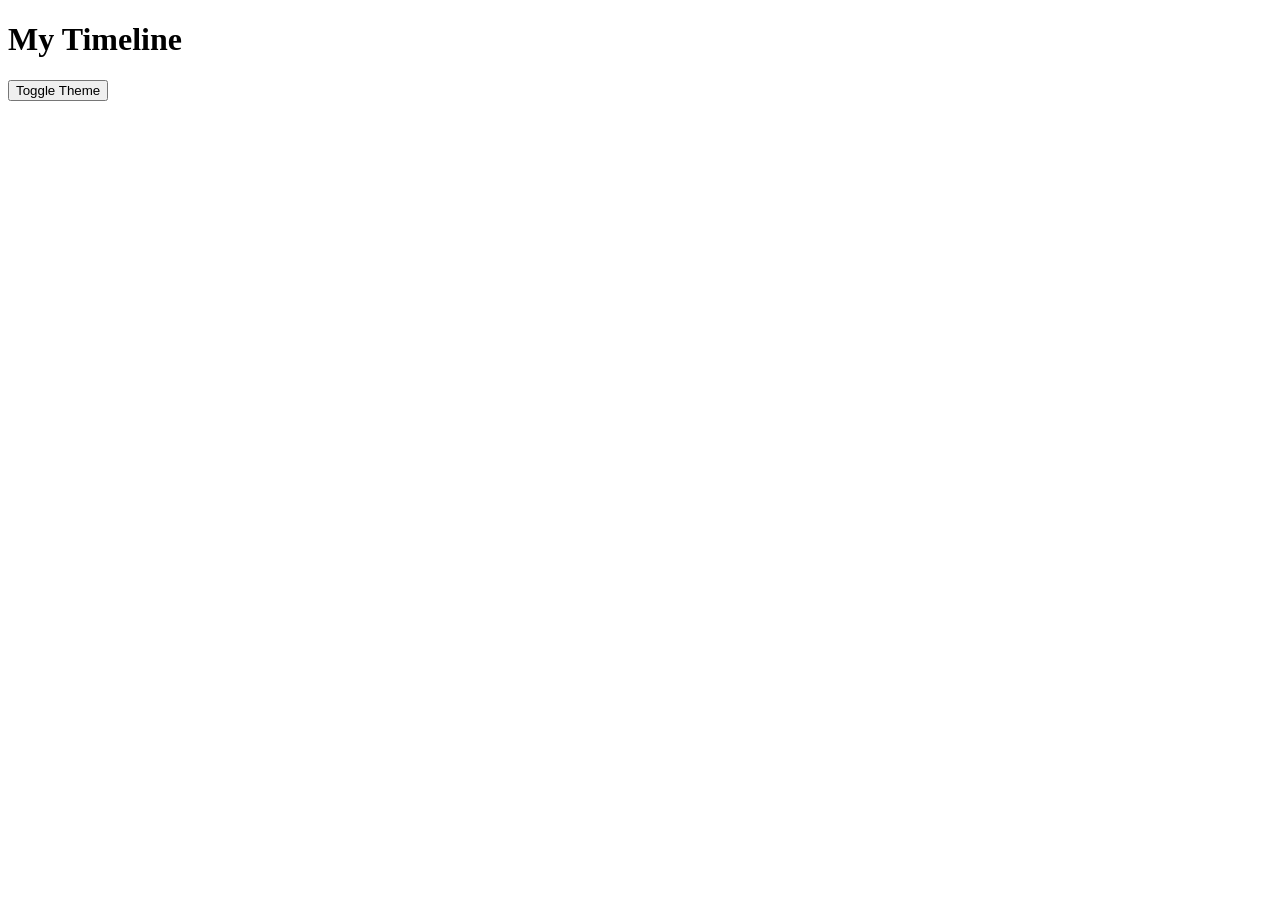
==== index.html @ d9a52652 "Create index.html" ====
<!DOCTYPE html>
<html lang="en">
<head>
  <meta charset="UTF-8" />
  <meta name="viewport" content="width=device-width, initial-scale=1.0"/>
  <title>Timeline App</title>
</head>
<body>

  <header>
    <h1>My Timeline</h1>
    <button id="theme-toggle">Toggle Theme</button>
  </header>

  <nav>
    <!-- Filters or controls will go here later -->
  </nav>

  <main>
    <section id="timeline">
      <!-- Event markers will be inserted here -->
    </section>
  </main>

  <div id="modal">
    <!-- Modal content will appear here -->
  </div>

</body>
</html>
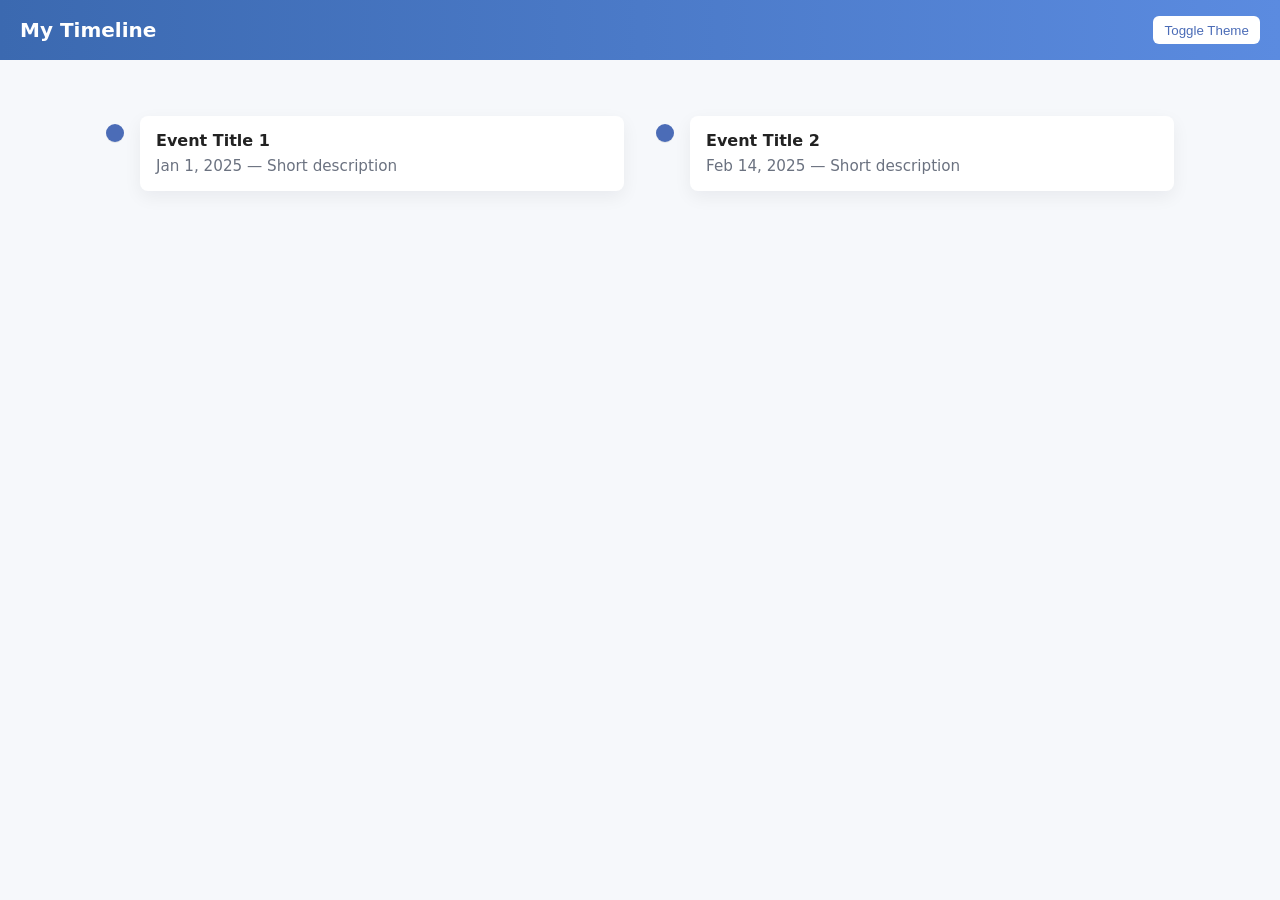
==== commit c0716d10: "add placeholder timeline items" ====
--- a/index.html
+++ b/index.html
@@ -4,6 +4,7 @@
   <meta charset="UTF-8" />
   <meta name="viewport" content="width=device-width, initial-scale=1.0"/>
   <title>Timeline App</title>
+  <link rel="stylesheet" href="styles.css">
 </head>
 <body>
 
@@ -18,6 +19,21 @@
 
   <main>
     <section id="timeline">
+      <article class="timeline-item">
+  <div class="event" aria-hidden="true"></div>
+  <div class="content">
+    <h3>Event Title 1</h3>
+    <p>Jan 1, 2025 — Short description</p>
+  </div>
+</article>
+
+<article class="timeline-item">
+  <div class="event" aria-hidden="true"></div>
+  <div class="content">
+    <h3>Event Title 2</h3>
+    <p>Feb 14, 2025 — Short description</p>
+  </div>
+</article>
       <!-- Event markers will be inserted here -->
     </section>
   </main>
--- a/styles.css
+++ b/styles.css
@@ -0,0 +1,98 @@
+:root{
+  --bg: #f6f8fb;
+  --card: #ffffff;
+  --primary: #4b6cb7;
+  --muted: #6b7280;
+  --gap: 1.25rem;
+}
+
+/* Reset & base */
+*{box-sizing:border-box;margin:0;padding:0}
+body{
+  font-family: Inter, system-ui, Arial, sans-serif;
+  background:var(--bg);
+  color:#222;
+  line-height:1.4;
+  padding-bottom:3rem;
+}
+
+/* Header */
+header{
+  background: linear-gradient(90deg,#3b69b0,#5b8be0);
+  color:#fff;
+  padding:1rem 1.25rem;
+  display:flex;
+  justify-content:space-between;
+  align-items:center;
+}
+header h1{font-size:1.25rem;margin:0}
+#theme-toggle{
+  background:#fff;border:none;padding:.4rem .7rem;border-radius:6px;color:var(--primary);cursor:pointer;
+}
+
+/* Nav placeholder */
+nav{padding:.75rem 1rem;background:transparent;color:var(--muted);text-align:center}
+
+/* Timeline container */
+#timeline{
+  padding:2rem 1rem;
+  display:flex;
+  flex-direction:column;
+  gap:var(--gap);
+  align-items:center;
+  max-width:1100px;
+  margin:0 auto;
+}
+
+/* Each item */
+.timeline-item{
+  display:flex;
+  gap:1rem;
+  align-items:flex-start;
+  width:100%;
+  max-width:900px;
+}
+
+/* Marker (dot) */
+.event{
+  width:18px;height:18px;border-radius:50%;
+  background:var(--primary);
+  flex:0 0 18px;
+  margin-top:8px;
+  box-shadow:0 1px 0 rgba(0,0,0,.08);
+}
+
+/* Content card */
+.content{
+  background:var(--card);
+  padding:.85rem 1rem;
+  border-radius:8px;
+  box-shadow:0 6px 18px rgba(20,20,30,.06);
+  flex:1 1 auto;
+}
+.content h3{font-size:1rem;margin-bottom:.25rem}
+.content p{color:var(--muted);font-size:.95rem;margin:0}
+
+/* Modal base (hidden by default) */
+#modal{display:none;position:fixed;inset:0;align-items:center;justify-content:center;background:rgba(0,0,0,.5);z-index:60}
+#modal .dialog{background:#fff;padding:1rem;border-radius:8px;max-width:700px;width:92%}
+
+/* ===== Responsive breakpoints ===== */
+
+/* Mobile: <768px (vertical stack) */
+@media (max-width:767px){
+  header h1{font-size:1.05rem}
+  .timeline-item{padding:0 .5rem}
+}
+
+/* Tablet: 768–1023px — wrap into two columns */
+@media (min-width:768px) and (max-width:1023px){
+  #timeline{flex-direction:row;flex-wrap:wrap;gap:1.25rem;justify-content:center}
+  .timeline-item{width:48%;max-width:460px}
+}
+
+/* Desktop: ≥1024px — grid layout */
+@media (min-width:1024px){
+  #timeline{display:grid;grid-template-columns:repeat(2,1fr);gap:1.5rem 2rem}
+  .timeline-item{width:100%;max-width:none}
+}
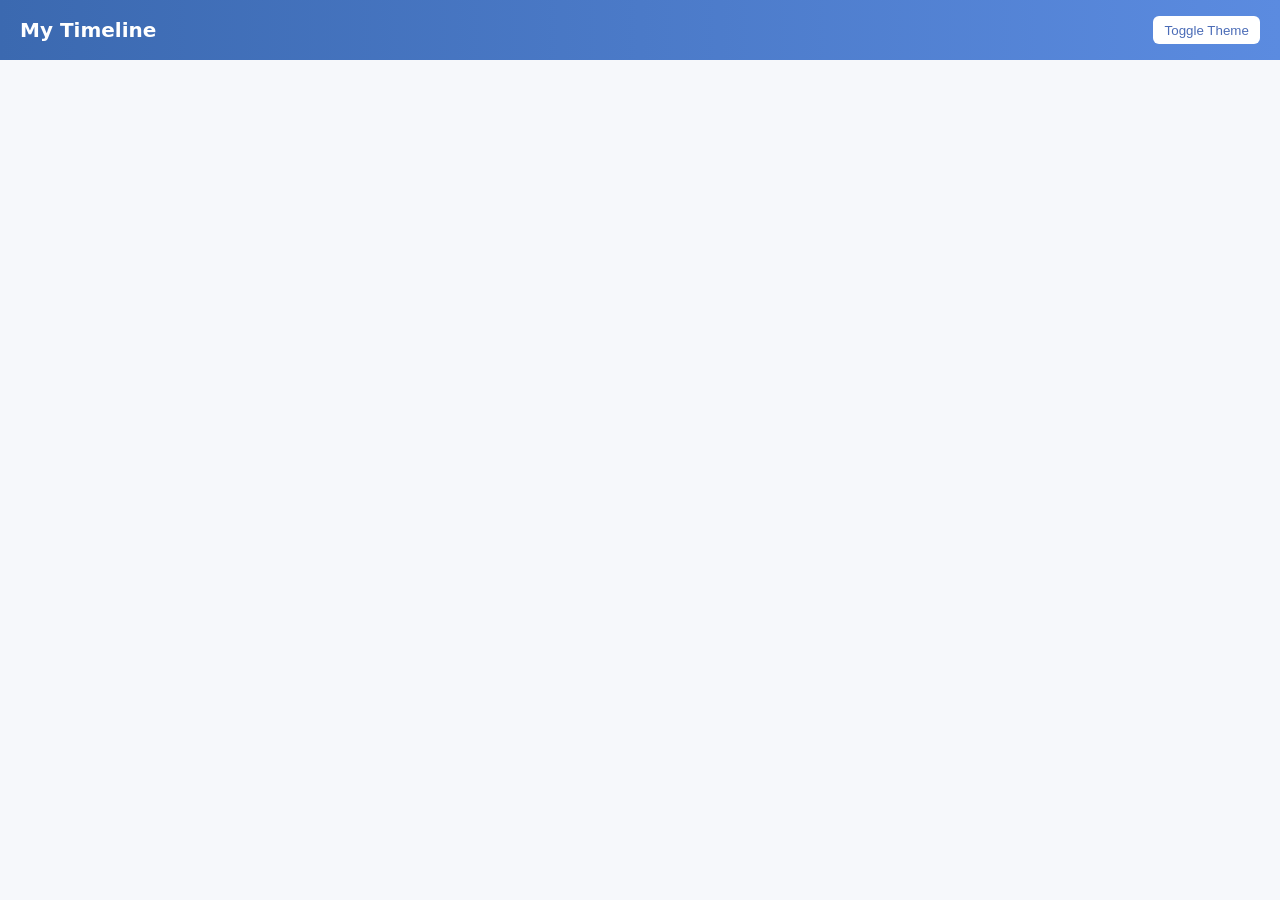
==== commit 500781f0: "Update index.html" ====
--- a/index.html
+++ b/index.html
@@ -19,28 +19,14 @@
 
   <main>
     <section id="timeline">
-      <article class="timeline-item">
-  <div class="event" aria-hidden="true"></div>
-  <div class="content">
-    <h3>Event Title 1</h3>
-    <p>Jan 1, 2025 — Short description</p>
-  </div>
-</article>
-
-<article class="timeline-item">
-  <div class="event" aria-hidden="true"></div>
-  <div class="content">
-    <h3>Event Title 2</h3>
-    <p>Feb 14, 2025 — Short description</p>
-  </div>
-</article>
-      <!-- Event markers will be inserted here -->
+      
     </section>
   </main>
 
   <div id="modal">
     <!-- Modal content will appear here -->
   </div>
+  <script src="script.js"></script>
 
 </body>
 </html>
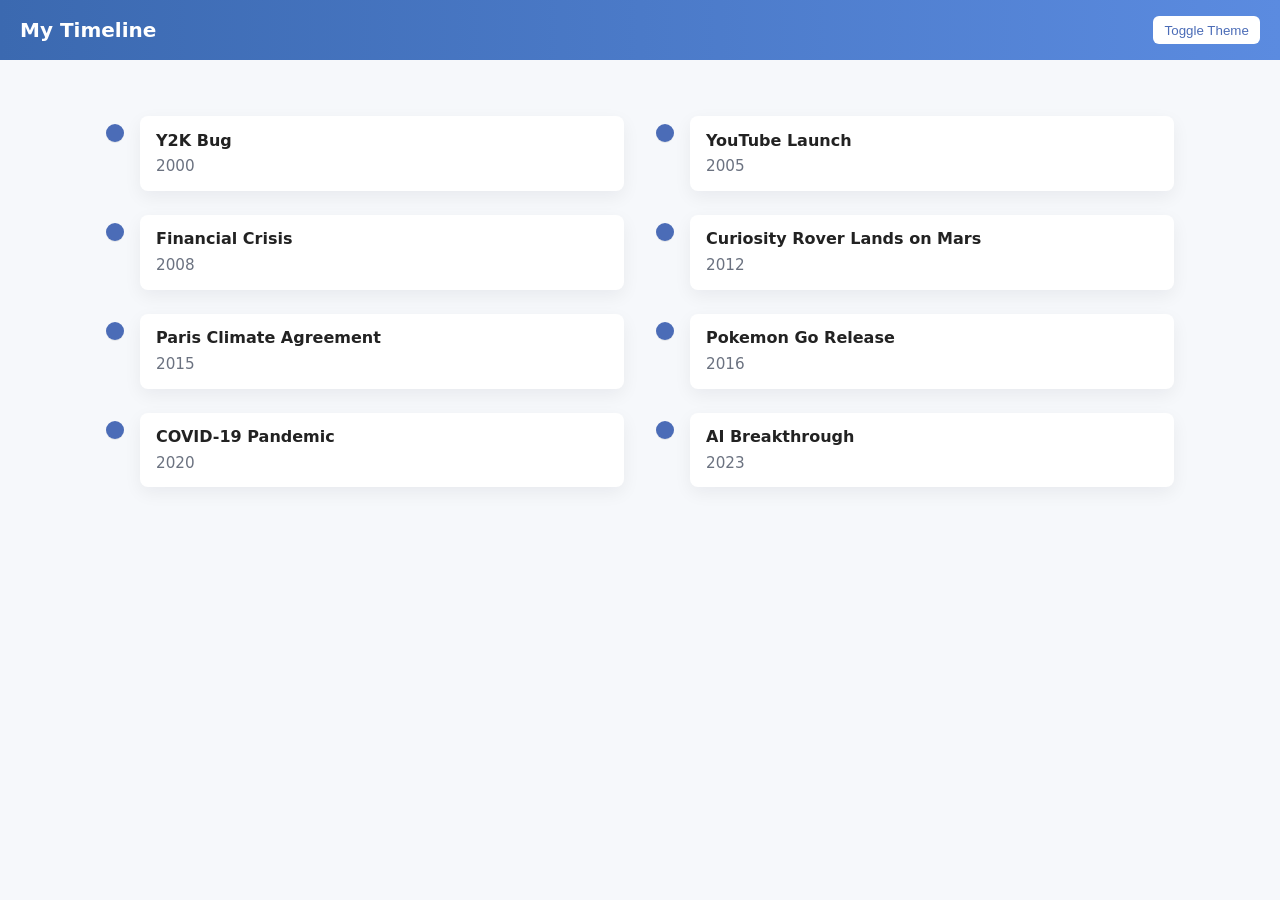
==== commit 5fbf4673: "Update index.html" ====
--- a/index.html
+++ b/index.html
@@ -4,29 +4,29 @@
   <meta charset="UTF-8" />
   <meta name="viewport" content="width=device-width, initial-scale=1.0"/>
   <title>Timeline App</title>
-  <link rel="stylesheet" href="styles.css">
+  <link rel="stylesheet" href="styles.css"> <!-- Link CSS file -->
 </head>
 <body>
 
   <header>
     <h1>My Timeline</h1>
-    <button id="theme-toggle">Toggle Theme</button>
+    <button id="theme-toggle">Toggle Theme</button> <!-- Button to switch dark/light mode -->
   </header>
 
   <nav>
-    <!-- Filters or controls will go here later -->
+    <!-- Later we can add filters here (e.g., by category) -->
   </nav>
 
   <main>
     <section id="timeline">
-      
+      <!-- Timeline events will be injected here by JS -->
     </section>
   </main>
 
   <div id="modal">
-    <!-- Modal content will appear here -->
+    <!-- Modal for event details will appear here -->
   </div>
-  <script src="script.js"></script>
 
+  <script src="script.js"></script> <!-- Link JS file -->
 </body>
 </html>
--- a/styles.css
+++ b/styles.css
@@ -96,3 +96,91 @@
   #timeline{display:grid;grid-template-columns:repeat(2,1fr);gap:1.5rem 2rem}
   .timeline-item{width:100%;max-width:none}
 }
+// Task 3 — Vanilla JS interactivity with theme toggle
+document.addEventListener("DOMContentLoaded", () => {
+  const timeline = document.getElementById("timeline");
+  const modal = document.getElementById("modal");
+  const themeToggle = document.getElementById("theme-toggle");
+
+  // Load events from JSON and render
+  loadAndRender();
+
+  async function loadAndRender() {
+    try {
+      const res = await fetch("data/events.json", { cache: "no-store" });
+      if (!res.ok) throw new Error(`HTTP ${res.status}`);
+      let events = await res.json();
+
+      events.sort((a, b) => Number(a.year) - Number(b.year));
+      events.forEach(ev => timeline.appendChild(makeItem(ev)));
+
+      if (!events.length) timeline.innerHTML = `<p style="color:#888;">No events found.</p>`;
+    } catch (err) {
+      console.error("Failed to load events.json:", err);
+      timeline.innerHTML = `<p style="color:#c00;">Error: could not load events.</p>`;
+    }
+  }
+
+  // Create a timeline item
+  function makeItem(ev) {
+    const item = document.createElement("div");
+    item.classList.add("timeline-item");
+
+    const marker = document.createElement("div");
+    marker.classList.add("event");
+
+    const content = document.createElement("div");
+    content.classList.add("content");
+    content.innerHTML = `<h3>${ev.title}</h3><p>${ev.year}</p>`;
+
+    // Click handler to open modal
+    item.addEventListener("click", () => openModal(ev));
+
+    item.append(marker, content);
+    return item;
+  }
+
+  // Open modal with event details
+  function openModal(ev) {
+    modal.innerHTML = `
+      <div class="dialog">
+        <span id="close-btn" style="float:right;cursor:pointer;font-weight:bold;">&times;</span>
+        <h2>${ev.title}</h2>
+        <p><strong>Year:</strong> ${ev.year}</p>
+        <p><strong>Category:</strong> ${ev.category}</p>
+        <img src="${ev.imageURL}" alt="${ev.title}" style="max-width:100%;margin:10px 0;">
+        <p>${ev.description}</p>
+      </div>
+    `;
+    modal.style.display = "flex";
+
+    // Close button
+    modal.querySelector("#close-btn").addEventListener("click", closeModal);
+  }
+
+  function closeModal() {
+    modal.style.display = "none";
+  }
+
+  // Close modal when clicking outside the dialog
+  window.addEventListener("click", e => {
+    if (e.target === modal) closeModal();
+  });
+
+  // Theme toggle logic
+  themeToggle.addEventListener("click", () => {
+    document.body.classList.toggle("dark-theme");
+
+    // Optional: store preference in localStorage
+    if (document.body.classList.contains("dark-theme")) {
+      localStorage.setItem("theme", "dark");
+    } else {
+      localStorage.setItem("theme", "light");
+    }
+  });
+
+  // Apply saved theme on load
+  if (localStorage.getItem("theme") === "dark") {
+    document.body.classList.add("dark-theme");
+  }
+});
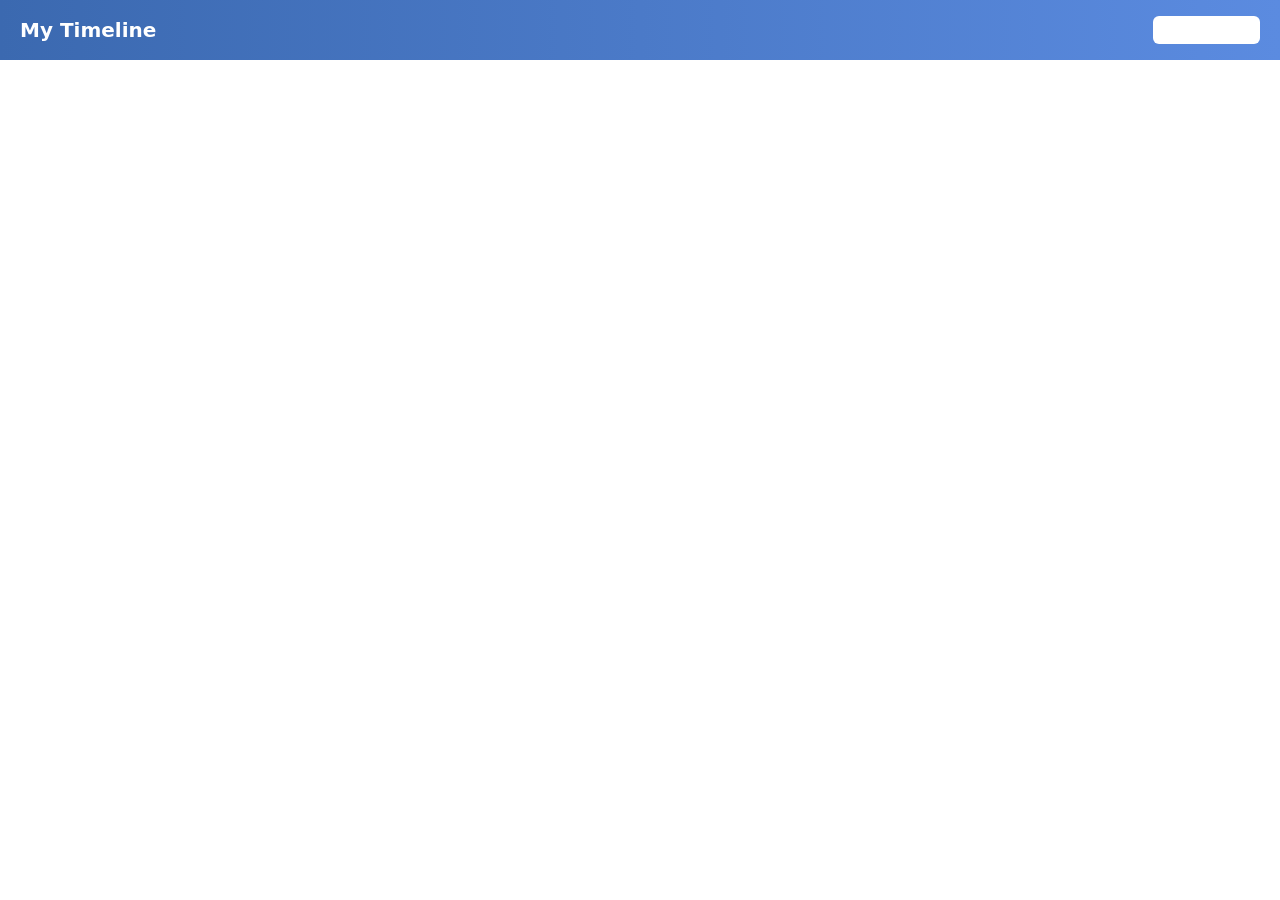
==== commit 59422966: "Update index.html" ====
--- a/index.html
+++ b/index.html
@@ -27,6 +27,6 @@
     <!-- Modal for event details will appear here -->
   </div>
 
-  <script src="script.js"></script> <!-- Link JS file -->
+  <script type="module" src="dist/index.js></script> <!-- Link JS file -->
 </body>
 </html>
--- a/styles.css
+++ b/styles.css
@@ -1,4 +1,6 @@
-:root{
+//* ============================= */
+/* Root variables for colors & spacing */
+:root {
   --bg: #f6f8fb;
   --card: #ffffff;
   --primary: #4b6cb7;
@@ -6,181 +8,164 @@
   --gap: 1.25rem;
 }
 
-/* Reset & base */
-*{box-sizing:border-box;margin:0;padding:0}
-body{
-  font-family: Inter, system-ui, Arial, sans-serif;
-  background:var(--bg);
-  color:#222;
-  line-height:1.4;
-  padding-bottom:3rem;
+/* ============================= */
+/* Reset & base styles */
+* {
+  box-sizing: border-box;
+  margin: 0;
+  padding: 0;
 }
 
-/* Header */
-header{
-  background: linear-gradient(90deg,#3b69b0,#5b8be0);
-  color:#fff;
-  padding:1rem 1.25rem;
-  display:flex;
-  justify-content:space-between;
-  align-items:center;
-}
-header h1{font-size:1.25rem;margin:0}
-#theme-toggle{
-  background:#fff;border:none;padding:.4rem .7rem;border-radius:6px;color:var(--primary);cursor:pointer;
+body {
+  font-family: Inter, system-ui, Arial, sans-serif;
+  background: var(--bg);
+  color: #222;
+  line-height: 1.4;
+  padding-bottom: 3rem;
 }
 
-/* Nav placeholder */
-nav{padding:.75rem 1rem;background:transparent;color:var(--muted);text-align:center}
-
-/* Timeline container */
-#timeline{
-  padding:2rem 1rem;
-  display:flex;
-  flex-direction:column;
-  gap:var(--gap);
-  align-items:center;
-  max-width:1100px;
-  margin:0 auto;
+/* ============================= */
+/* Header */
+header {
+  background: linear-gradient(90deg, #3b69b0, #5b8be0);
+  color: #fff;
+  padding: 1rem 1.25rem;
+  display: flex;
+  justify-content: space-between;
+  align-items: center;
 }
 
-/* Each item */
-.timeline-item{
-  display:flex;
-  gap:1rem;
-  align-items:flex-start;
-  width:100%;
-  max-width:900px;
+header h1 {
+  font-size: 1.25rem;
 }
 
-/* Marker (dot) */
-.event{
-  width:18px;height:18px;border-radius:50%;
-  background:var(--primary);
-  flex:0 0 18px;
-  margin-top:8px;
-  box-shadow:0 1px 0 rgba(0,0,0,.08);
+#theme-toggle {
+  background: #fff;
+  border: none;
+  padding: 0.4rem 0.7rem;
+  border-radius: 6px;
+  color: var(--primary);
+  cursor: pointer;
+}
+
+/* ============================= */
+/* Nav placeholder */
+nav {
+  padding: 0.75rem 1rem;
+  text-align: center;
+  color: var(--muted);
+}
+
+/* ============================= */
+/* Timeline container */
+#timeline {
+  padding: 2rem 1rem;
+  display: flex;
+  flex-direction: column;
+  gap: var(--gap);
+  align-items: center;
+  max-width: 1100px;
+  margin: 0 auto;
+}
+
+/* Each timeline item */
+.timeline-item {
+  display: flex;
+  gap: 1rem;
+  align-items: flex-start;
+  width: 100%;
+  max-width: 900px;
+  cursor: pointer;
+}
+
+/* Marker dot */
+.event {
+  width: 18px;
+  height: 18px;
+  border-radius: 50%;
+  background: var(--primary);
+  flex: 0 0 18px;
+  margin-top: 8px;
+  box-shadow: 0 1px 0 rgba(0,0,0,0.08);
 }
 
 /* Content card */
-.content{
-  background:var(--card);
-  padding:.85rem 1rem;
-  border-radius:8px;
-  box-shadow:0 6px 18px rgba(20,20,30,.06);
-  flex:1 1 auto;
-}
-.content h3{font-size:1rem;margin-bottom:.25rem}
-.content p{color:var(--muted);font-size:.95rem;margin:0}
-
-/* Modal base (hidden by default) */
-#modal{display:none;position:fixed;inset:0;align-items:center;justify-content:center;background:rgba(0,0,0,.5);z-index:60}
-#modal .dialog{background:#fff;padding:1rem;border-radius:8px;max-width:700px;width:92%}
-
-/* ===== Responsive breakpoints ===== */
-
-/* Mobile: <768px (vertical stack) */
-@media (max-width:767px){
-  header h1{font-size:1.05rem}
-  .timeline-item{padding:0 .5rem}
+.content {
+  background: var(--card);
+  padding: 0.85rem 1rem;
+  border-radius: 8px;
+  box-shadow: 0 6px 18px rgba(20,20,30,0.06);
+  flex: 1 1 auto;
 }
 
-/* Tablet: 768–1023px — wrap into two columns */
-@media (min-width:768px) and (max-width:1023px){
-  #timeline{flex-direction:row;flex-wrap:wrap;gap:1.25rem;justify-content:center}
-  .timeline-item{width:48%;max-width:460px}
+.content h3 {
+  font-size: 1rem;
+  margin-bottom: 0.25rem;
 }
 
-/* Desktop: ≥1024px — grid layout */
-@media (min-width:1024px){
-  #timeline{display:grid;grid-template-columns:repeat(2,1fr);gap:1.5rem 2rem}
-  .timeline-item{width:100%;max-width:none}
+.content p {
+  color: var(--muted);
+  font-size: 0.95rem;
+  margin: 0;
 }
-// Task 3 — Vanilla JS interactivity with theme toggle
-document.addEventListener("DOMContentLoaded", () => {
-  const timeline = document.getElementById("timeline");
-  const modal = document.getElementById("modal");
-  const themeToggle = document.getElementById("theme-toggle");
 
-  // Load events from JSON and render
-  loadAndRender();
+/* ============================= */
+/* Modal styling */
+#modal {
+  display: none;
+  position: fixed;
+  inset: 0;
+  align-items: center;
+  justify-content: center;
+  background: rgba(0,0,0,0.5);
+  z-index: 60;
+}
 
-  async function loadAndRender() {
-    try {
-      const res = await fetch("data/events.json", { cache: "no-store" });
-      if (!res.ok) throw new Error(`HTTP ${res.status}`);
-      let events = await res.json();
+#modal .dialog {
+  background: #fff;
+  padding: 1rem;
+  border-radius: 8px;
+  max-width: 700px;
+  width: 92%;
+}
 
-      events.sort((a, b) => Number(a.year) - Number(b.year));
-      events.forEach(ev => timeline.appendChild(makeItem(ev)));
+/* ============================= */
+/* Responsive breakpoints */
 
-      if (!events.length) timeline.innerHTML = `<p style="color:#888;">No events found.</p>`;
-    } catch (err) {
-      console.error("Failed to load events.json:", err);
-      timeline.innerHTML = `<p style="color:#c00;">Error: could not load events.</p>`;
-    }
+/* Mobile: <768px */
+@media (max-width: 767px) {
+  header h1 { font-size: 1.05rem; }
+  .timeline-item { padding: 0 0.5rem; }
+}
+
+/* Tablet: 768–1023px */
+@media (min-width: 768px) and (max-width: 1023px) {
+  #timeline {
+    flex-direction: row;
+    flex-wrap: wrap;
+    gap: 1.25rem;
+    justify-content: center;
   }
+  .timeline-item { width: 48%; max-width: 460px; }
+}
 
-  // Create a timeline item
-  function makeItem(ev) {
-    const item = document.createElement("div");
-    item.classList.add("timeline-item");
+/* Desktop: ≥1024px */
+@media (min-width: 1024px) {
+  #timeline {
+    display: grid;
+    grid-template-columns: repeat(2, 1fr);
+    gap: 1.5rem 2rem;
+  }
+  .timeline-item { width: 100%; max-width: none; }
+}
 
-    const marker = document.createElement("div");
-    marker.classList.add("event");
-
-    const content = document.createElement("div");
-    content.classList.add("content");
-    content.innerHTML = `<h3>${ev.title}</h3><p>${ev.year}</p>`;
-
-    // Click handler to open modal
-    item.addEventListener("click", () => openModal(ev));
-
-    item.append(marker, content);
-    return item;
-  }
-
-  // Open modal with event details
-  function openModal(ev) {
-    modal.innerHTML = `
-      <div class="dialog">
-        <span id="close-btn" style="float:right;cursor:pointer;font-weight:bold;">&times;</span>
-        <h2>${ev.title}</h2>
-        <p><strong>Year:</strong> ${ev.year}</p>
-        <p><strong>Category:</strong> ${ev.category}</p>
-        <img src="${ev.imageURL}" alt="${ev.title}" style="max-width:100%;margin:10px 0;">
-        <p>${ev.description}</p>
-      </div>
-    `;
-    modal.style.display = "flex";
-
-    // Close button
-    modal.querySelector("#close-btn").addEventListener("click", closeModal);
-  }
-
-  function closeModal() {
-    modal.style.display = "none";
-  }
-
-  // Close modal when clicking outside the dialog
-  window.addEventListener("click", e => {
-    if (e.target === modal) closeModal();
-  });
-
-  // Theme toggle logic
-  themeToggle.addEventListener("click", () => {
-    document.body.classList.toggle("dark-theme");
-
-    // Optional: store preference in localStorage
-    if (document.body.classList.contains("dark-theme")) {
-      localStorage.setItem("theme", "dark");
-    } else {
-      localStorage.setItem("theme", "light");
-    }
-  });
-
-  // Apply saved theme on load
-  if (localStorage.getItem("theme") === "dark") {
-    document.body.classList.add("dark-theme");
-  }
-});
+/* ============================= */
+/* Dark theme */
+body.dark-theme {
+  --bg: #1e1e1e;
+  --card: #2c2c2c;
+  --primary: #6b92ff;
+  --muted: #aaa;
+  background: var(--bg);
+  color: #fff;
+}
